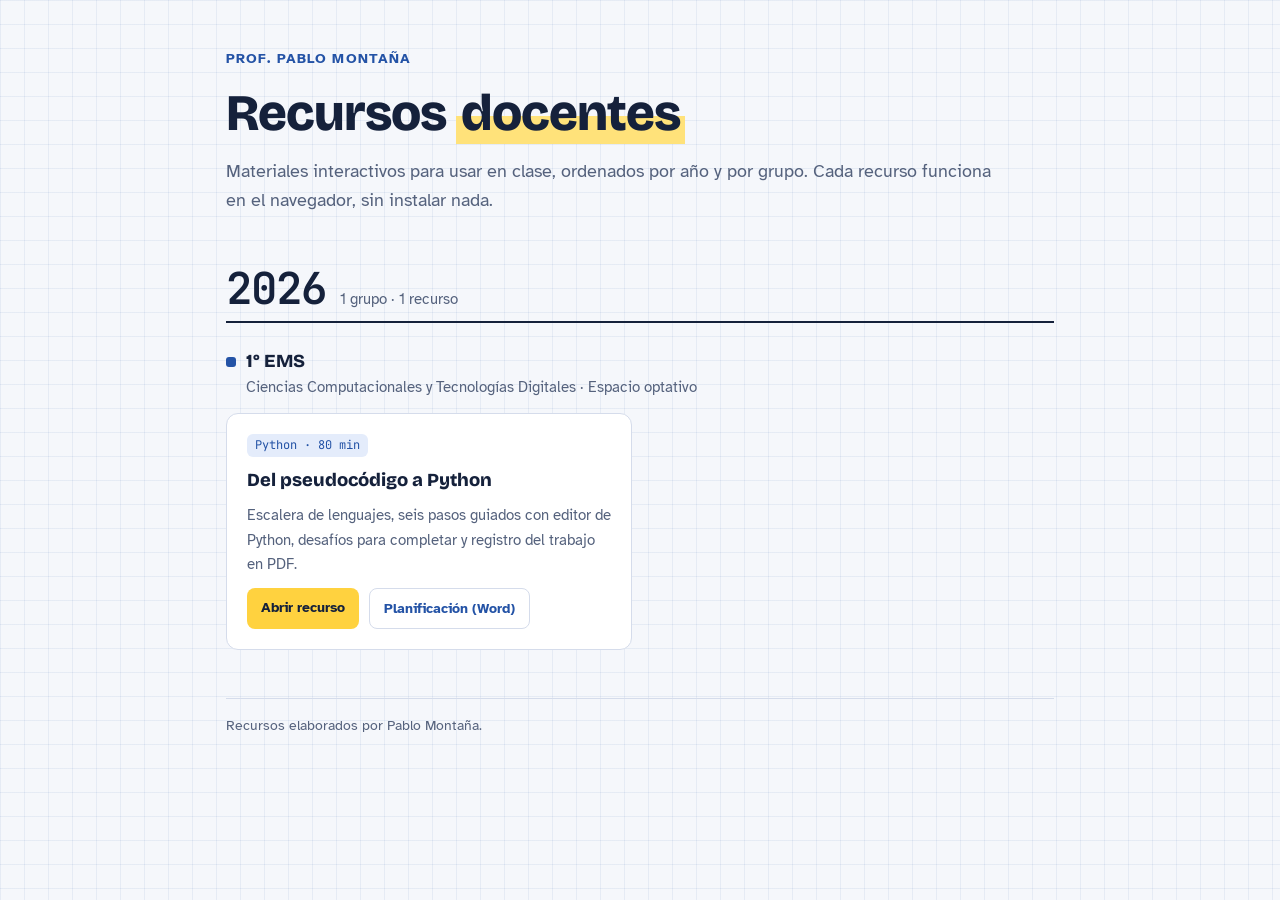
==== index.html @ b7b72f04 "Subida de página Subida de página" ====
<!doctype html>
<html lang="es">
<head>
<meta charset="utf-8">
<meta name="viewport" content="width=device-width, initial-scale=1">
<title>Recursos docentes · Prof. Pablo Montaña</title>
<link rel="preconnect" href="https://fonts.googleapis.com">
<link rel="preconnect" href="https://fonts.gstatic.com" crossorigin>
<link rel="stylesheet" href="https://fonts.googleapis.com/css2?family=Atkinson+Hyperlegible:wght@400;700&family=Bricolage+Grotesque:opsz,wght@12..96,800&family=JetBrains+Mono:wght@600&display=swap">
<style>
/* Portada: cuaderno cuadriculado. Primero el año, después cada grupo con sus recursos en tarjetas. */
:root {
  --paper: #f5f7fb; --grid: rgba(36, 83, 166, 0.075); --surface: #ffffff; --ink: #15213b; --muted: #55627d;
  --line: #d5dceb; --blue: #2453a6; --blue-soft: #e4ecfb; --marker: #ffe27a; --run: #ffd23f; --run-ink: #15213b;
  --display: "Bricolage Grotesque", "Segoe UI", system-ui, sans-serif;
  --body: "Atkinson Hyperlegible", "Segoe UI", system-ui, sans-serif;
  --mono: "JetBrains Mono", ui-monospace, Consolas, monospace;
  color-scheme: light;
}
@media (prefers-color-scheme: dark) {
  :root {
    --paper: #0d1423; --grid: rgba(140, 172, 235, 0.06); --surface: #141e33; --ink: #e5ebf7; --muted: #9ba9c4;
    --line: #2a3755; --blue: #82abff; --blue-soft: #1b2a4a; --marker: rgba(255, 214, 72, 0.32);
    color-scheme: dark;
  }
}
* { box-sizing: border-box; }
body {
  margin: 0; color: var(--ink); font-family: var(--body); font-size: 1rem; line-height: 1.6;
  background-color: var(--paper);
  background-image: linear-gradient(var(--grid) 1px, transparent 1px), linear-gradient(90deg, var(--grid) 1px, transparent 1px);
  background-size: 24px 24px;
}
.wrap {
  max-width: 860px; margin: 0 auto; padding-block: 48px 64px;
  padding-left: max(16px, env(safe-area-inset-left, 0px)); padding-right: max(16px, env(safe-area-inset-right, 0px));
  display: grid; gap: 48px;
}
h1, h2, h3 { font-family: var(--display); line-height: 1.15; margin: 0; text-wrap: balance; }
h1 { font-size: clamp(2.1rem, 6vw, 3.2rem); font-weight: 800; letter-spacing: -0.02em; }
h3 { font-size: 1.15rem; font-weight: 800; }
p { margin: 0; max-width: 65ch; }
.eyebrow { font-size: 0.875rem; font-weight: 700; letter-spacing: 0.08em; text-transform: uppercase; color: var(--blue); }
.mark { background: linear-gradient(transparent 55%, var(--marker) 55%); padding: 0 0.1em; }
header { display: grid; gap: 14px; }
header p { color: var(--muted); font-size: 1.125rem; }

/* Año */
.year { display: grid; gap: 28px; }
.year-head { display: flex; align-items: baseline; gap: 14px; border-bottom: 2px solid var(--ink); padding-bottom: 8px; }
.year-head h2 { font-family: var(--mono); font-size: clamp(2rem, 7vw, 2.75rem); font-weight: 600; letter-spacing: -0.02em; }
.year-head span { color: var(--muted); font-size: 0.95rem; }

/* Grupo */
.group { display: grid; gap: 14px; }
.group-head { display: grid; gap: 2px; }
.group-head h3 { display: flex; align-items: center; gap: 10px; }
.group-head h3::before { content: ""; width: 10px; height: 10px; border-radius: 3px; background: var(--blue); flex: none; }
.group-head p { color: var(--muted); font-size: 0.95rem; padding-left: 20px; }

.cards { display: grid; grid-template-columns: repeat(auto-fill, minmax(min(100%, 340px), 1fr)); gap: 16px; }
.card { background: var(--surface); border: 1px solid var(--line); border-radius: 12px; padding: 20px; display: grid; gap: 12px; align-content: start; }
.card .tag { justify-self: start; font-family: var(--mono); font-size: 0.75rem; color: var(--blue); background: var(--blue-soft); padding: 2px 8px; border-radius: 6px; }
.card h4 { font-family: var(--display); font-size: 1.15rem; font-weight: 800; margin: 0; line-height: 1.2; }
.card p { color: var(--muted); font-size: 0.95rem; }
.links { display: flex; flex-wrap: wrap; gap: 10px; }
.links a { text-decoration: none; font-weight: 700; font-size: 0.9rem; border-radius: 8px; padding: 8px 14px; }
.links a.main { background: var(--run); color: var(--run-ink); }
.links a.sec { color: var(--blue); border: 1px solid var(--line); }
.links a:hover { filter: brightness(0.97); }
a:focus-visible { outline: 3px solid var(--blue); outline-offset: 2px; }
footer { color: var(--muted); font-size: 0.875rem; border-top: 1px solid var(--line); padding-top: 16px; }
</style>
</head>
<body>
<div class="wrap">
  <header>
    <div class="eyebrow">Prof. Pablo Montaña</div>
    <h1>Recursos <span class="mark">docentes</span></h1>
    <p>Materiales interactivos para usar en clase, ordenados por año y por grupo. Cada recurso funciona en el navegador, sin instalar nada.</p>
  </header>

  <section class="year" aria-labelledby="y-2026">
    <div class="year-head"><h2 id="y-2026">2026</h2><span>1 grupo · 1 recurso</span></div>

    <div class="group" aria-labelledby="g-2026-1ems">
      <div class="group-head">
        <h3 id="g-2026-1ems">1° EMS</h3>
        <p>Ciencias Computacionales y Tecnologías Digitales · Espacio optativo</p>
      </div>
      <div class="cards">
        <article class="card">
          <span class="tag">Python · 80 min</span>
          <h4>Del pseudocódigo a Python</h4>
          <p>Escalera de lenguajes, seis pasos guiados con editor de Python, desafíos para completar y registro del trabajo en PDF.</p>
          <div class="links">
            <a class="main" href="2026/1ems/del-pseudocodigo-a-python/">Abrir recurso</a>
            <a class="sec" href="2026/1ems/del-pseudocodigo-a-python/planificacion.docx">Planificación (Word)</a>
          </div>
        </article>
      </div>
    </div>
  </section>

  <footer>Recursos elaborados por Pablo Montaña.</footer>
</div>
</body>
</html>
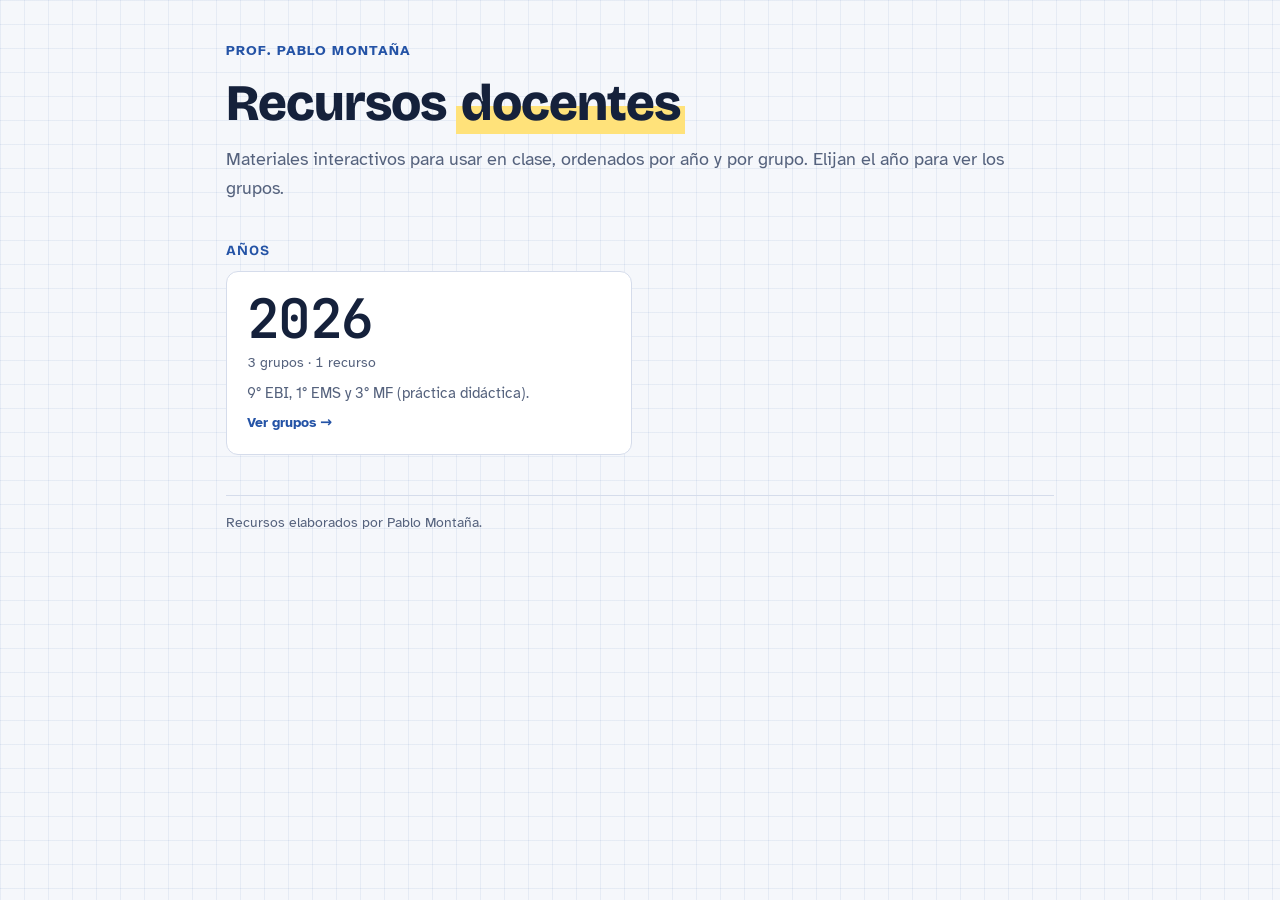
==== commit 66085c60: "Actualización de archivos Actualización de archivos" ====
--- a/index.html
+++ b/index.html
@@ -7,98 +7,25 @@
 <link rel="preconnect" href="https://fonts.googleapis.com">
 <link rel="preconnect" href="https://fonts.gstatic.com" crossorigin>
 <link rel="stylesheet" href="https://fonts.googleapis.com/css2?family=Atkinson+Hyperlegible:wght@400;700&family=Bricolage+Grotesque:opsz,wght@12..96,800&family=JetBrains+Mono:wght@600&display=swap">
-<style>
-/* Portada: cuaderno cuadriculado. Primero el año, después cada grupo con sus recursos en tarjetas. */
-:root {
-  --paper: #f5f7fb; --grid: rgba(36, 83, 166, 0.075); --surface: #ffffff; --ink: #15213b; --muted: #55627d;
-  --line: #d5dceb; --blue: #2453a6; --blue-soft: #e4ecfb; --marker: #ffe27a; --run: #ffd23f; --run-ink: #15213b;
-  --display: "Bricolage Grotesque", "Segoe UI", system-ui, sans-serif;
-  --body: "Atkinson Hyperlegible", "Segoe UI", system-ui, sans-serif;
-  --mono: "JetBrains Mono", ui-monospace, Consolas, monospace;
-  color-scheme: light;
-}
-@media (prefers-color-scheme: dark) {
-  :root {
-    --paper: #0d1423; --grid: rgba(140, 172, 235, 0.06); --surface: #141e33; --ink: #e5ebf7; --muted: #9ba9c4;
-    --line: #2a3755; --blue: #82abff; --blue-soft: #1b2a4a; --marker: rgba(255, 214, 72, 0.32);
-    color-scheme: dark;
-  }
-}
-* { box-sizing: border-box; }
-body {
-  margin: 0; color: var(--ink); font-family: var(--body); font-size: 1rem; line-height: 1.6;
-  background-color: var(--paper);
-  background-image: linear-gradient(var(--grid) 1px, transparent 1px), linear-gradient(90deg, var(--grid) 1px, transparent 1px);
-  background-size: 24px 24px;
-}
-.wrap {
-  max-width: 860px; margin: 0 auto; padding-block: 48px 64px;
-  padding-left: max(16px, env(safe-area-inset-left, 0px)); padding-right: max(16px, env(safe-area-inset-right, 0px));
-  display: grid; gap: 48px;
-}
-h1, h2, h3 { font-family: var(--display); line-height: 1.15; margin: 0; text-wrap: balance; }
-h1 { font-size: clamp(2.1rem, 6vw, 3.2rem); font-weight: 800; letter-spacing: -0.02em; }
-h3 { font-size: 1.15rem; font-weight: 800; }
-p { margin: 0; max-width: 65ch; }
-.eyebrow { font-size: 0.875rem; font-weight: 700; letter-spacing: 0.08em; text-transform: uppercase; color: var(--blue); }
-.mark { background: linear-gradient(transparent 55%, var(--marker) 55%); padding: 0 0.1em; }
-header { display: grid; gap: 14px; }
-header p { color: var(--muted); font-size: 1.125rem; }
-
-/* Año */
-.year { display: grid; gap: 28px; }
-.year-head { display: flex; align-items: baseline; gap: 14px; border-bottom: 2px solid var(--ink); padding-bottom: 8px; }
-.year-head h2 { font-family: var(--mono); font-size: clamp(2rem, 7vw, 2.75rem); font-weight: 600; letter-spacing: -0.02em; }
-.year-head span { color: var(--muted); font-size: 0.95rem; }
-
-/* Grupo */
-.group { display: grid; gap: 14px; }
-.group-head { display: grid; gap: 2px; }
-.group-head h3 { display: flex; align-items: center; gap: 10px; }
-.group-head h3::before { content: ""; width: 10px; height: 10px; border-radius: 3px; background: var(--blue); flex: none; }
-.group-head p { color: var(--muted); font-size: 0.95rem; padding-left: 20px; }
-
-.cards { display: grid; grid-template-columns: repeat(auto-fill, minmax(min(100%, 340px), 1fr)); gap: 16px; }
-.card { background: var(--surface); border: 1px solid var(--line); border-radius: 12px; padding: 20px; display: grid; gap: 12px; align-content: start; }
-.card .tag { justify-self: start; font-family: var(--mono); font-size: 0.75rem; color: var(--blue); background: var(--blue-soft); padding: 2px 8px; border-radius: 6px; }
-.card h4 { font-family: var(--display); font-size: 1.15rem; font-weight: 800; margin: 0; line-height: 1.2; }
-.card p { color: var(--muted); font-size: 0.95rem; }
-.links { display: flex; flex-wrap: wrap; gap: 10px; }
-.links a { text-decoration: none; font-weight: 700; font-size: 0.9rem; border-radius: 8px; padding: 8px 14px; }
-.links a.main { background: var(--run); color: var(--run-ink); }
-.links a.sec { color: var(--blue); border: 1px solid var(--line); }
-.links a:hover { filter: brightness(0.97); }
-a:focus-visible { outline: 3px solid var(--blue); outline-offset: 2px; }
-footer { color: var(--muted); font-size: 0.875rem; border-top: 1px solid var(--line); padding-top: 16px; }
-</style>
+<link rel="stylesheet" href="assets/estilos.css">
 </head>
 <body>
 <div class="wrap">
   <header>
     <div class="eyebrow">Prof. Pablo Montaña</div>
     <h1>Recursos <span class="mark">docentes</span></h1>
-    <p>Materiales interactivos para usar en clase, ordenados por año y por grupo. Cada recurso funciona en el navegador, sin instalar nada.</p>
+    <p class="lead">Materiales interactivos para usar en clase, ordenados por año y por grupo. Elijan el año para ver los grupos.</p>
   </header>
 
-  <section class="year" aria-labelledby="y-2026">
-    <div class="year-head"><h2 id="y-2026">2026</h2><span>1 grupo · 1 recurso</span></div>
-
-    <div class="group" aria-labelledby="g-2026-1ems">
-      <div class="group-head">
-        <h3 id="g-2026-1ems">1° EMS</h3>
-        <p>Ciencias Computacionales y Tecnologías Digitales · Espacio optativo</p>
-      </div>
-      <div class="cards">
-        <article class="card">
-          <span class="tag">Python · 80 min</span>
-          <h4>Del pseudocódigo a Python</h4>
-          <p>Escalera de lenguajes, seis pasos guiados con editor de Python, desafíos para completar y registro del trabajo en PDF.</p>
-          <div class="links">
-            <a class="main" href="2026/1ems/del-pseudocodigo-a-python/">Abrir recurso</a>
-            <a class="sec" href="2026/1ems/del-pseudocodigo-a-python/planificacion.docx">Planificación (Word)</a>
-          </div>
-        </article>
-      </div>
+  <section aria-labelledby="h-anios">
+    <h2 id="h-anios" class="eyebrow">Años</h2>
+    <div class="cards" style="margin-top: 12px;">
+      <a class="card year" href="2026/">
+        <span class="year-num">2026</span>
+        <span class="count">3 grupos · 1 recurso</span>
+        <p>9° EBI, 1° EMS y 3° MF (práctica didáctica).</p>
+        <span class="go">Ver grupos →</span>
+      </a>
     </div>
   </section>
 
--- a/assets/estilos.css
+++ b/assets/estilos.css
@@ -0,0 +1,100 @@
+/* Recursos docentes · estilos compartidos de la portada, los años y los grupos.
+   Cuaderno cuadriculado: una columna de lectura y tarjetas para cada año, grupo o recurso. */
+:root {
+  --paper: #f5f7fb;
+  --grid: rgba(36, 83, 166, 0.075);
+  --surface: #ffffff;
+  --ink: #15213b;
+  --muted: #55627d;
+  --line: #d5dceb;
+  --blue: #2453a6;
+  --blue-soft: #e4ecfb;
+  --marker: #ffe27a;
+  --run: #ffd23f;
+  --run-ink: #15213b;
+  --practice: #7a4c00;
+  --practice-soft: #fff1d1;
+  --display: "Bricolage Grotesque", "Segoe UI", system-ui, sans-serif;
+  --body: "Atkinson Hyperlegible", "Segoe UI", system-ui, sans-serif;
+  --mono: "JetBrains Mono", ui-monospace, Consolas, monospace;
+  color-scheme: light;
+}
+@media (prefers-color-scheme: dark) {
+  :root {
+    --paper: #0d1423; --grid: rgba(140, 172, 235, 0.06); --surface: #141e33; --ink: #e5ebf7; --muted: #9ba9c4;
+    --line: #2a3755; --blue: #82abff; --blue-soft: #1b2a4a; --marker: rgba(255, 214, 72, 0.32);
+    --practice: #ffcf7a; --practice-soft: #3a2a0c;
+    color-scheme: dark;
+  }
+}
+* { box-sizing: border-box; }
+body {
+  margin: 0; color: var(--ink); font-family: var(--body); font-size: 1rem; line-height: 1.6;
+  background-color: var(--paper);
+  background-image: linear-gradient(var(--grid) 1px, transparent 1px), linear-gradient(90deg, var(--grid) 1px, transparent 1px);
+  background-size: 24px 24px;
+}
+.wrap {
+  max-width: 860px; margin: 0 auto; padding-block: 40px 64px;
+  padding-left: max(16px, env(safe-area-inset-left, 0px)); padding-right: max(16px, env(safe-area-inset-right, 0px));
+  display: grid; gap: 40px;
+}
+h1, h2, h3 { font-family: var(--display); line-height: 1.15; margin: 0; text-wrap: balance; }
+h1 { font-size: clamp(2.1rem, 6vw, 3.2rem); font-weight: 800; letter-spacing: -0.02em; }
+h2 { font-size: 1.4rem; font-weight: 800; }
+h3 { font-size: 1.2rem; font-weight: 800; }
+p { margin: 0; max-width: 65ch; }
+a:focus-visible { outline: 3px solid var(--blue); outline-offset: 2px; border-radius: 4px; }
+.eyebrow { font-size: 0.875rem; font-weight: 700; letter-spacing: 0.08em; text-transform: uppercase; color: var(--blue); }
+.mark { background: linear-gradient(transparent 55%, var(--marker) 55%); padding: 0 0.1em; }
+
+/* Encabezado y migas */
+header { display: grid; gap: 12px; }
+header .lead { color: var(--muted); font-size: 1.125rem; }
+.crumbs { display: flex; flex-wrap: wrap; gap: 6px; font-size: 0.875rem; color: var(--muted); }
+.crumbs a { color: var(--blue); font-weight: 700; text-decoration: none; }
+.crumbs a:hover { text-decoration: underline; }
+.crumbs span[aria-hidden] { color: var(--line); }
+.year-num { font-family: var(--mono); font-weight: 600; letter-spacing: -0.03em; }
+
+/* Tarjetas */
+.cards { display: grid; grid-template-columns: repeat(auto-fill, minmax(min(100%, 300px), 1fr)); gap: 16px; }
+.card {
+  position: relative; background: var(--surface); border: 1px solid var(--line); border-radius: 12px; padding: 20px;
+  display: grid; gap: 10px; align-content: start; color: inherit; text-decoration: none;
+}
+a.card:hover { border-color: var(--blue); }
+a.card:focus-visible { outline: 3px solid var(--blue); outline-offset: 2px; }
+.card p { color: var(--muted); font-size: 0.95rem; }
+.card .go { font-weight: 700; color: var(--blue); font-size: 0.9rem; }
+.tags { display: flex; flex-wrap: wrap; gap: 6px; }
+.tag { font-family: var(--mono); font-size: 0.75rem; color: var(--blue); background: var(--blue-soft); padding: 2px 8px; border-radius: 6px; }
+.tag.practice { font-family: var(--body); font-weight: 700; color: var(--practice); background: var(--practice-soft); }
+.count { font-size: 0.875rem; color: var(--muted); font-variant-numeric: tabular-nums; }
+
+/* Tarjeta de año */
+.card.year { gap: 6px; }
+.card.year .year-num { font-size: clamp(2.6rem, 9vw, 3.4rem); line-height: 1; color: var(--ink); }
+
+/* Aviso de práctica didáctica */
+.note { border-left: 4px solid var(--practice); background: var(--practice-soft); padding: 12px 16px; border-radius: 0 10px 10px 0; display: grid; gap: 2px; }
+.note strong { color: var(--practice); }
+
+/* Recursos de un grupo */
+.links { display: flex; flex-wrap: wrap; gap: 10px; }
+.links a { text-decoration: none; font-weight: 700; font-size: 0.9rem; border-radius: 8px; padding: 8px 14px; }
+.links a.main { background: var(--run); color: var(--run-ink); }
+.links a.sec { color: var(--blue); border: 1px solid var(--line); }
+.links a:hover { filter: brightness(0.97); }
+.empty { background: var(--surface); border: 1px dashed var(--line); border-radius: 12px; padding: 24px 20px; color: var(--muted); }
+
+dl.facts { display: grid; grid-template-columns: max-content minmax(0, 1fr); gap: 4px 16px; margin: 0; font-size: 0.95rem; }
+dl.facts dt { color: var(--muted); }
+dl.facts dd { margin: 0; }
+
+footer { color: var(--muted); font-size: 0.875rem; border-top: 1px solid var(--line); padding-top: 16px; }
+
+@media (max-width: 560px) {
+  dl.facts { grid-template-columns: minmax(0, 1fr); gap: 0; }
+  dl.facts dd { margin-bottom: 8px; }
+}
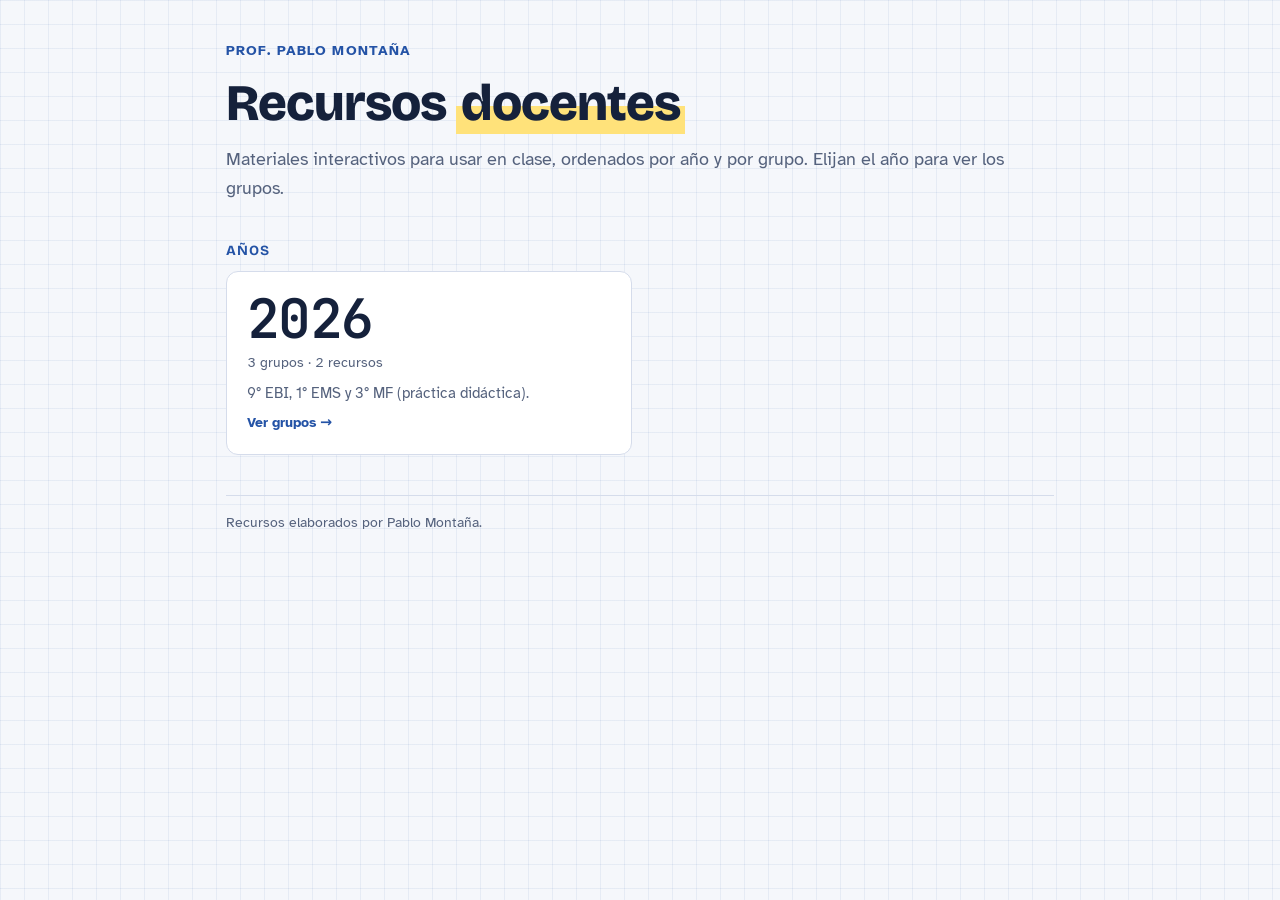
==== commit 08893dd3: "Agregar actividad de operadores a 9° EBI Agregar actividad de operadores a 9° EBI" ====
--- a/index.html
+++ b/index.html
@@ -22,7 +22,7 @@
     <div class="cards" style="margin-top: 12px;">
       <a class="card year" href="2026/">
         <span class="year-num">2026</span>
-        <span class="count">3 grupos · 1 recurso</span>
+        <span class="count">3 grupos · 2 recursos</span>
         <p>9° EBI, 1° EMS y 3° MF (práctica didáctica).</p>
         <span class="go">Ver grupos →</span>
       </a>
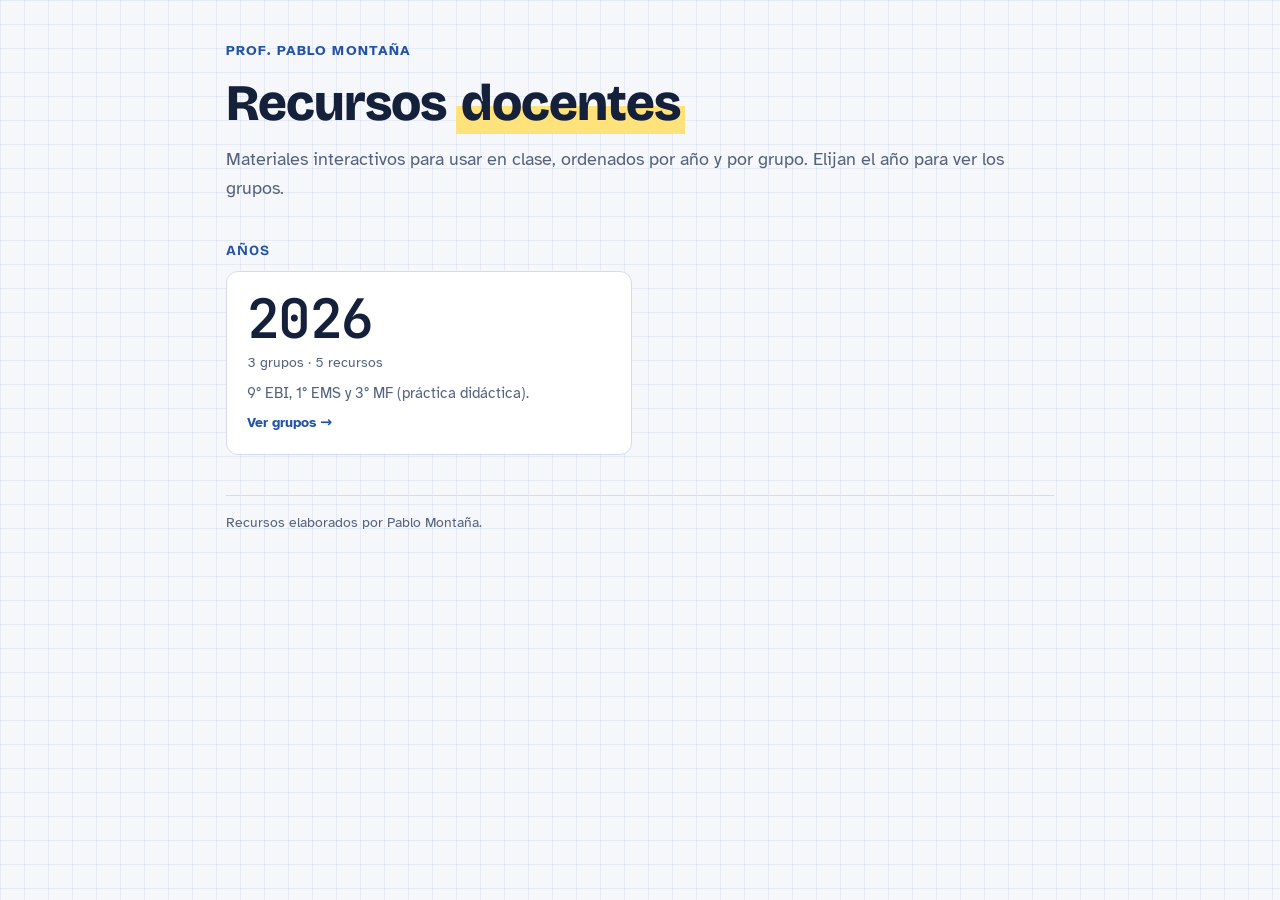
==== commit c6646d02: "Agregar actividades de Ingeniería del Software Agregar actividades de Ingeniería del Software" ====
--- a/index.html
+++ b/index.html
@@ -22,7 +22,7 @@
     <div class="cards" style="margin-top: 12px;">
       <a class="card year" href="2026/">
         <span class="year-num">2026</span>
-        <span class="count">3 grupos · 2 recursos</span>
+        <span class="count">3 grupos · 5 recursos</span>
         <p>9° EBI, 1° EMS y 3° MF (práctica didáctica).</p>
         <span class="go">Ver grupos →</span>
       </a>
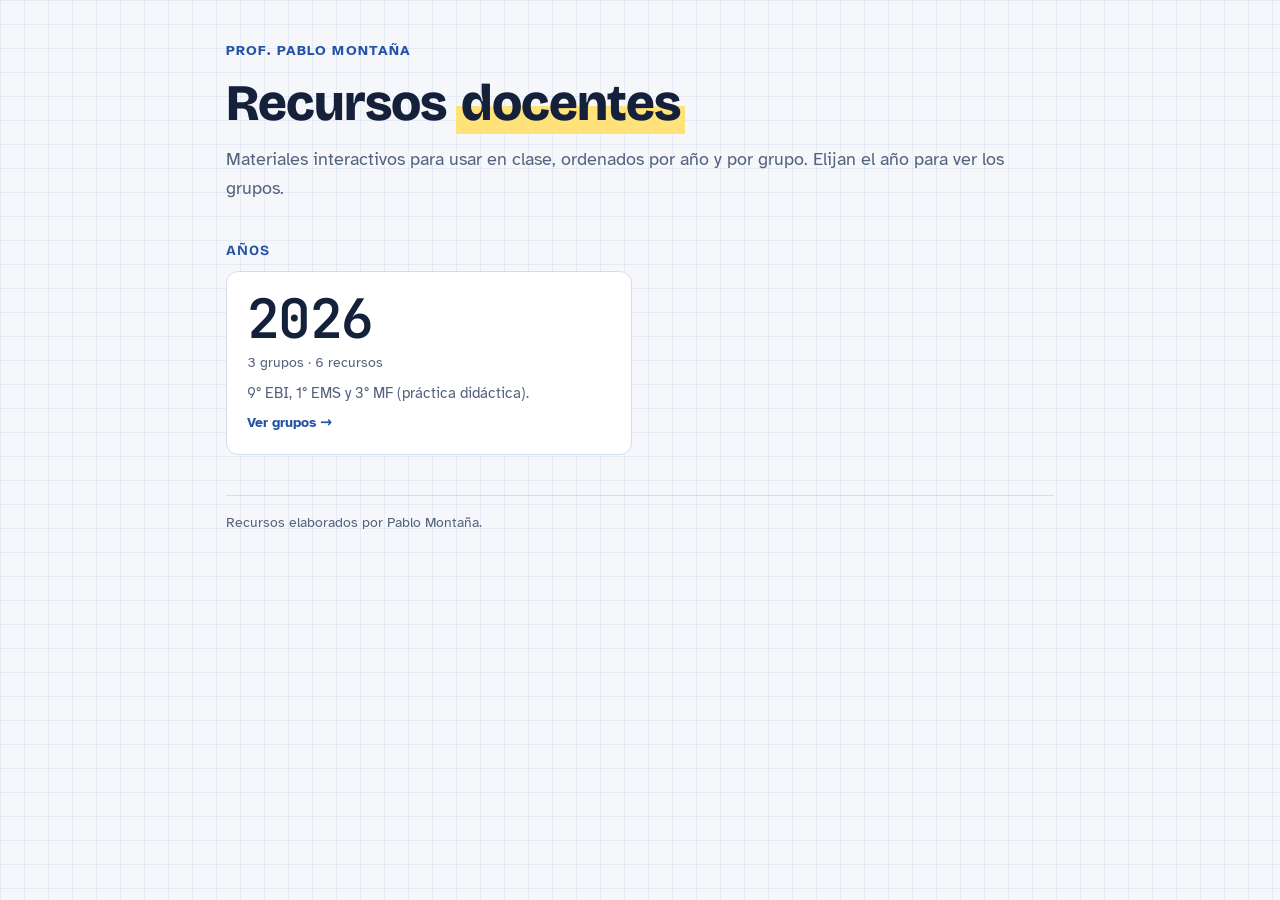
==== commit 80c55c19: "Agregar actividad de operadores a 9° EBI Agregar actividad de operadores a 9° EBI" ====
--- a/index.html
+++ b/index.html
@@ -22,7 +22,7 @@
     <div class="cards" style="margin-top: 12px;">
       <a class="card year" href="2026/">
         <span class="year-num">2026</span>
-        <span class="count">3 grupos · 5 recursos</span>
+        <span class="count">3 grupos · 6 recursos</span>
         <p>9° EBI, 1° EMS y 3° MF (práctica didáctica).</p>
         <span class="go">Ver grupos →</span>
       </a>
